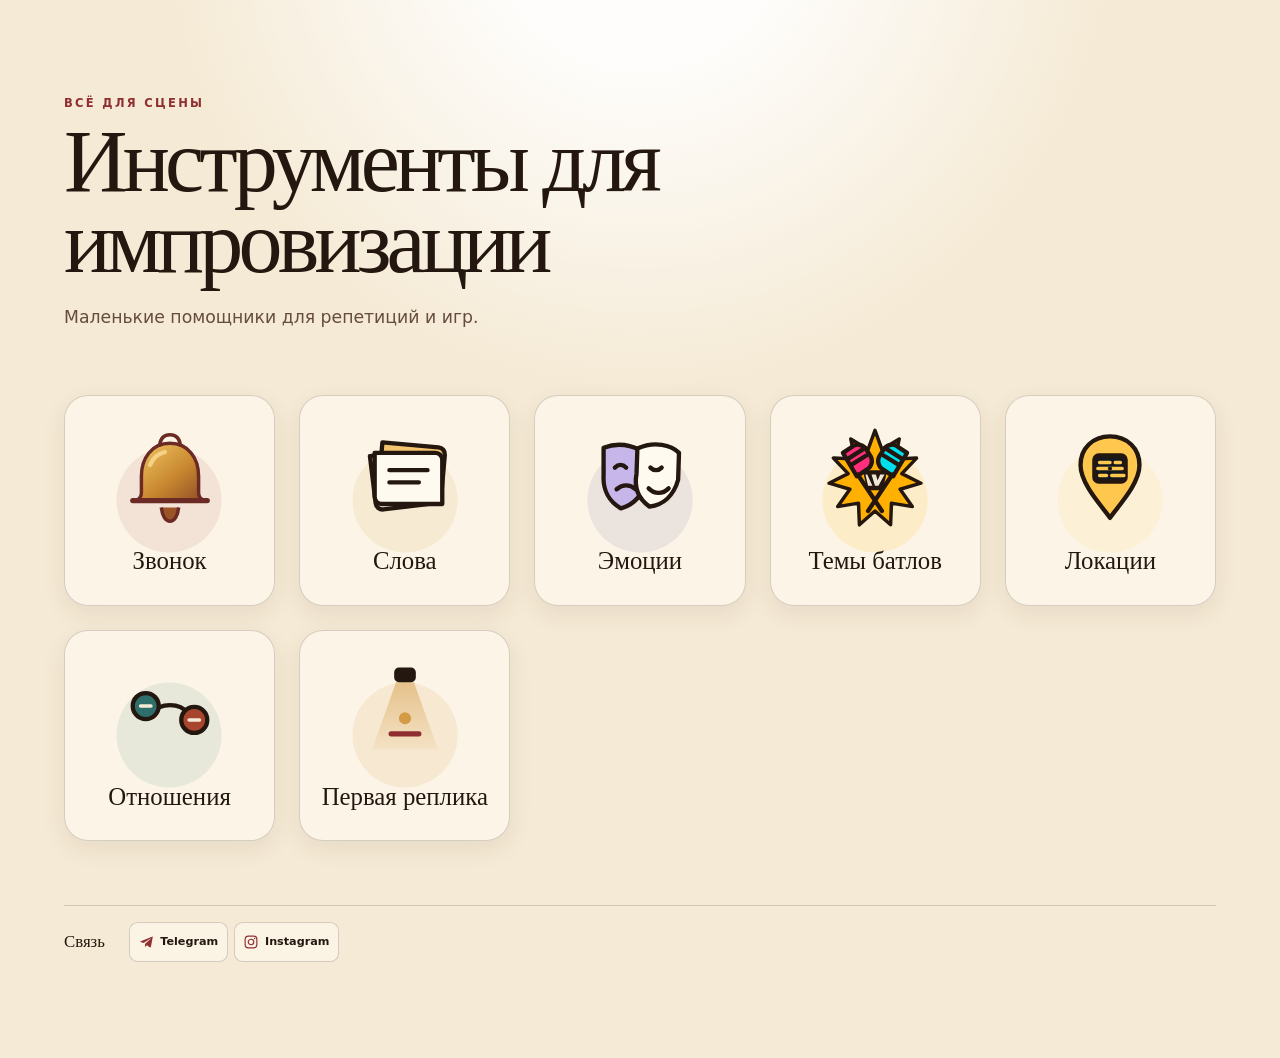
==== index.html @ 26165528 "Added contacts" ====
<!doctype html>
<html lang="ru">
  <head>
    <meta charset="UTF-8" />
    <meta name="viewport" content="width=device-width, initial-scale=1.0" />
    <meta
      name="description"
      content="Небольшие инструменты для импровизации: выбирайте и начинайте играть."
    />
    <title>Инструменты для импровизации</title>
    <link rel="stylesheet" href="./shared/styles.css" />
  </head>
  <body class="catalog-page">
    <main class="catalog-shell">
      <header class="catalog-header">
        <p class="catalog-kicker">Всё для сцены</p>
        <h1 class="catalog-title">Инструменты для импровизации</h1>
        <p class="catalog-intro">
          Маленькие помощники для репетиций и игр.
        </p>
      </header>

      <ul class="tool-grid" aria-label="Доступные инструменты">
        <li>
          <a class="tool-card" href="./tools/bell/index.html">
            <span class="tool-card__content">
              <img
                class="tool-card__icon"
                src="./shared/assets/bell.svg"
                alt=""
                width="120"
                height="120"
              />
              <span class="tool-card__name">Звонок</span>
            </span>
          </a>
        </li>
        <li>
          <a
            class="tool-card"
            href="./tools/word/index.html"
            style="--card-accent: #b47716; --card-accent-soft: rgba(212, 155, 71, 0.22)"
          >
            <span class="tool-card__content">
              <img
                class="tool-card__icon"
                src="./shared/assets/word.svg"
                alt=""
                width="120"
                height="120"
              />
              <span class="tool-card__name">Слова</span>
            </span>
          </a>
        </li>
        <li>
          <a
            class="tool-card"
            href="./tools/emotion/index.html"
            style="--card-accent: #574483; --card-accent-soft: rgba(87, 68, 131, 0.18)"
          >
            <span class="tool-card__content">
              <img
                class="tool-card__icon"
                src="./shared/assets/emotion.svg"
                alt=""
                width="120"
                height="120"
              />
              <span class="tool-card__name">Эмоции</span>
            </span>
          </a>
        </li>
        <li>
          <a
            class="tool-card"
            href="./tools/rap-battle/index.html"
            style="--card-accent: #d51e62; --card-accent-soft: rgba(255, 176, 0, 0.24)"
          >
            <span class="tool-card__content">
              <img
                class="tool-card__icon"
                src="./shared/assets/rap-battle.svg"
                alt=""
                width="120"
                height="120"
              />
              <span class="tool-card__name">Темы батлов</span>
            </span>
          </a>
        </li>
        <li>
          <a
            class="tool-card"
            href="./tools/locations/index.html"
            style="--card-accent: #ffc74d; --card-accent-soft: rgba(255, 199, 77, 0.2)"
          >
            <span class="tool-card__content">
              <img
                class="tool-card__icon"
                src="./shared/assets/locations.svg"
                alt=""
                width="120"
                height="120"
              />
              <span class="tool-card__name">Локации</span>
            </span>
          </a>
        </li>
        <li>
          <a
            class="tool-card"
            href="./tools/relationship/index.html"
            style="--card-accent: #2f6f6b; --card-accent-soft: rgba(47, 111, 107, 0.18)"
          >
            <span class="tool-card__content">
              <img
                class="tool-card__icon"
                src="./shared/assets/relationship.svg"
                alt=""
                width="120"
                height="120"
              />
              <span class="tool-card__name">Отношения</span>
            </span>
          </a>
        </li>
        <li>
          <a
            class="tool-card"
            href="./tools/first-line/index.html"
            style="--card-accent: #c98a1f; --card-accent-soft: rgba(212, 155, 71, 0.26)"
          >
            <span class="tool-card__content">
              <img
                class="tool-card__icon"
                src="./shared/assets/first-line.svg"
                alt=""
                width="120"
                height="120"
              />
              <span class="tool-card__name">Первая реплика</span>
            </span>
          </a>
        </li>
      </ul>

      <footer class="catalog-footer">
        <div class="catalog-footer__content">
          <p class="catalog-footer__title">Связь</p>

          <nav class="contact-actions" aria-label="Социальные сети автора">
            <a
              class="contact-action"
              href="https://t.me/Vlad_Smhn"
              target="_blank"
              rel="noopener noreferrer"
            >
              <svg
                class="contact-icon contact-icon--telegram"
                viewBox="0 0 24 24"
                aria-hidden="true"
              >
                <path d="M20.7 4.1 17.9 19c-.2 1.1-.8 1.4-1.7.9l-4.3-3.2-2.1 2c-.2.2-.4.4-.9.4l.3-4.4 8.1-7.3c.4-.3-.1-.5-.5-.2l-10 6.3-4.3-1.4c-.9-.3-.9-.9.2-1.3L19.5 4c.8-.3 1.5.2 1.2 1.1Z" />
              </svg>
              <span>Telegram</span>
            </a>

            <a
              class="contact-action"
              href="https://www.instagram.com/vlad_smhn/"
              target="_blank"
              rel="noopener noreferrer"
            >
              <svg
                class="contact-icon contact-icon--instagram"
                viewBox="0 0 24 24"
                aria-hidden="true"
              >
                <rect x="3.2" y="3.2" width="17.6" height="17.6" rx="5" />
                <circle cx="12" cy="12" r="4.1" />
                <circle class="contact-icon__dot" cx="17.4" cy="6.8" r="1" />
              </svg>
              <span>Instagram</span>
            </a>
          </nav>
        </div>
      </footer>
    </main>
  </body>
</html>
---- shared/styles.css ----
:root {
  --catalog-ink: #24170f;
  --catalog-paper: #f5ead5;
  --catalog-red: #8f2f32;
  --catalog-gold: #d49b47;
}

.catalog-page,
.catalog-page * {
  box-sizing: border-box;
}

.catalog-page {
  min-height: 100vh;
  margin: 0;
  background:
    radial-gradient(circle at 50% -8%, rgba(255, 255, 255, 0.92) 0 9rem, transparent 30rem),
    var(--catalog-paper);
  color: var(--catalog-ink);
  font-family: Georgia, "Times New Roman", serif;
}

.catalog-shell {
  width: min(100% - 2rem, 72rem);
  margin-inline: auto;
  padding: clamp(2.5rem, 8vw, 6rem) 0;
}

.catalog-header {
  max-width: 39rem;
  margin-bottom: clamp(2rem, 6vw, 4rem);
}

.catalog-kicker {
  margin: 0 0 0.75rem;
  color: var(--catalog-red);
  font-family: system-ui, sans-serif;
  font-size: 0.72rem;
  font-weight: 700;
  letter-spacing: 0.2em;
  text-transform: uppercase;
}

.catalog-title {
  margin: 0;
  font-size: clamp(2.25rem, 8vw, 5.5rem);
  font-weight: 400;
  letter-spacing: -0.055em;
  line-height: 0.92;
}

.catalog-intro {
  max-width: 32rem;
  margin: 1.25rem 0 0;
  color: #654c3c;
  font-family: system-ui, sans-serif;
  font-size: clamp(0.95rem, 2vw, 1.08rem);
  line-height: 1.55;
}

.tool-grid {
  display: grid;
  grid-template-columns: repeat(2, minmax(0, 1fr));
  gap: clamp(0.75rem, 3vw, 1.5rem);
  margin: 0;
  padding: 0;
  list-style: none;
}

.tool-card {
  --card-accent: var(--catalog-red);
  --card-accent-soft: rgba(143, 47, 50, 0.16);
  position: relative;
  display: grid;
  aspect-ratio: 1;
  overflow: hidden;
  place-items: center;
  border: 1px solid rgba(36, 23, 15, 0.18);
  border-radius: clamp(1rem, 3vw, 1.5rem);
  background: rgba(255, 250, 239, 0.72);
  box-shadow: 0 0.5rem 1.5rem rgba(70, 39, 22, 0.08);
  color: var(--catalog-ink);
  text-decoration: none;
  transform: translateY(0) rotate(0);
  transition:
    transform 220ms cubic-bezier(0.2, 0.8, 0.2, 1),
    box-shadow 220ms ease,
    border-color 220ms ease;
  isolation: isolate;
}

.tool-card::before {
  position: absolute;
  width: 70%;
  aspect-ratio: 1;
  border-radius: 50%;
  background: var(--card-accent-soft);
  content: "";
  opacity: 0.55;
  transform: scale(0.72);
  transition: opacity 220ms ease, transform 280ms cubic-bezier(0.2, 0.8, 0.2, 1);
  z-index: -1;
}

.tool-card__content {
  display: grid;
  gap: clamp(0.65rem, 2vw, 1.1rem);
  justify-items: center;
  padding: 1rem;
}

.tool-card__icon {
  width: clamp(3rem, 14vw, 6.5rem);
  height: auto;
  transform-origin: 50% 16%;
  transition: transform 220ms ease;
}

.tool-card__name {
  font-size: clamp(1.05rem, 4vw, 1.55rem);
  line-height: 1.1;
  text-align: center;
}

.tool-card:focus-visible {
  outline: 0.22rem solid var(--catalog-ink);
  outline-offset: 0.25rem;
}

.tool-card:focus-visible,
.tool-card:active {
  border-color: var(--card-accent);
  box-shadow: 0 0.9rem 2rem rgba(70, 39, 22, 0.16);
  transform: translateY(-0.25rem) rotate(-0.8deg);
}

.tool-card:focus-visible::before,
.tool-card:active::before {
  opacity: 1;
  transform: scale(1.12);
}

.tool-card:focus-visible .tool-card__icon,
.tool-card:active .tool-card__icon {
  transform: rotate(-9deg) scale(1.08);
}

.catalog-footer {
  width: 100%;
  margin-top: clamp(2.25rem, 6vw, 4rem);
  padding-top: 1rem;
  border-top: 1px solid rgba(36, 23, 15, 0.16);
}

.catalog-footer__content {
  display: flex;
  gap: 1.5rem;
  align-items: center;
  justify-content: flex-start;
  width: min(100%, 26rem);
}

.catalog-footer__title {
  flex: 0 0 auto;
  margin: 0;
  color: var(--catalog-ink);
  font-size: 1.05rem;
  font-weight: 400;
  line-height: 1;
}

.contact-actions {
  display: flex;
  min-width: 0;
  gap: 0.35rem;
  align-items: center;
  justify-content: flex-end;
}

.contact-action {
  display: inline-flex;
  gap: 0.35rem;
  align-items: center;
  justify-content: center;
  min-height: 2.5rem;
  padding: 0.45rem 0.55rem;
  border: 1px solid rgba(36, 23, 15, 0.18);
  border-radius: 0.55rem;
  background: rgba(255, 250, 239, 0.58);
  color: var(--catalog-ink);
  font: 600 0.7rem/1 system-ui, sans-serif;
  text-decoration: none;
  touch-action: manipulation;
  transition:
    color 160ms ease,
    background 160ms ease,
    border-color 180ms ease,
    transform 160ms ease;
}

.contact-icon {
  width: 1rem;
  height: 1rem;
  flex: 0 0 auto;
  color: var(--catalog-red);
}

.contact-icon--telegram {
  fill: currentColor;
}

.contact-icon--instagram {
  fill: none;
  stroke: currentColor;
  stroke-width: 1.75;
}

.contact-icon--instagram .contact-icon__dot {
  fill: currentColor;
  stroke: none;
}

.contact-action:focus-visible {
  outline: 0.16rem solid var(--catalog-ink);
  outline-offset: 0.18rem;
}

.contact-action:active {
  transform: scale(0.96);
}

@media (hover: hover) {
  .tool-card:hover {
    border-color: var(--card-accent);
    box-shadow: 0 0.9rem 2rem rgba(70, 39, 22, 0.16);
    transform: translateY(-0.35rem) rotate(-0.8deg);
  }

  .tool-card:hover::before {
    opacity: 1;
    transform: scale(1.12);
  }

  .tool-card:hover .tool-card__icon {
    transform: rotate(-9deg) scale(1.08);
  }

  .contact-action:hover {
    color: var(--catalog-red);
    background-color: rgba(255, 250, 239, 0.9);
    transform: translateY(-0.08rem);
  }
}

@media (prefers-reduced-motion: reduce) {
  .contact-action {
    transition: none;
  }
}

@media (min-width: 40rem) {
  .catalog-header {
    max-width: 62rem;
  }

  .tool-grid {
    grid-template-columns: repeat(auto-fill, minmax(12rem, 1fr));
  }
}

.tool-navigation {
  --tool-nav-foreground: #2b2119;
  --tool-nav-background: rgba(255, 250, 239, 0.86);
  --tool-nav-border: rgba(43, 33, 25, 0.2);
  --tool-nav-focus: #8f2f32;
  position: fixed;
  top: max(1rem, env(safe-area-inset-top));
  left: max(1rem, env(safe-area-inset-left));
  z-index: 300;
  display: inline-flex;
  align-items: center;
  gap: 0.55rem;
  min-height: 2.75rem;
  padding: 0.65rem 0.9rem;
  border: 1px solid var(--tool-nav-border);
  border-radius: 999px;
  background: var(--tool-nav-background);
  box-shadow: 0 0.5rem 1.5rem rgba(0, 0, 0, 0.16);
  color: var(--tool-nav-foreground);
  font: 600 0.82rem/1 system-ui, sans-serif;
  letter-spacing: 0.01em;
  text-decoration: none;
  backdrop-filter: blur(0.65rem);
  transition: transform 160ms ease, border-color 160ms ease, background 160ms ease;
}

.tool-navigation::before {
  content: "←";
  font-size: 1.15em;
  transition: transform 160ms ease;
}

.tool-navigation:hover,
.tool-navigation:focus-visible {
  border-color: var(--tool-nav-focus);
  transform: translateX(-0.15rem);
}

.tool-navigation:hover::before,
.tool-navigation:focus-visible::before {
  transform: translateX(-0.15rem);
}

.tool-navigation:focus-visible {
  outline: 0.18rem solid var(--tool-nav-focus);
  outline-offset: 0.18rem;
}

.tool-navigation:active {
  transform: translateX(-0.1rem) scale(0.97);
}
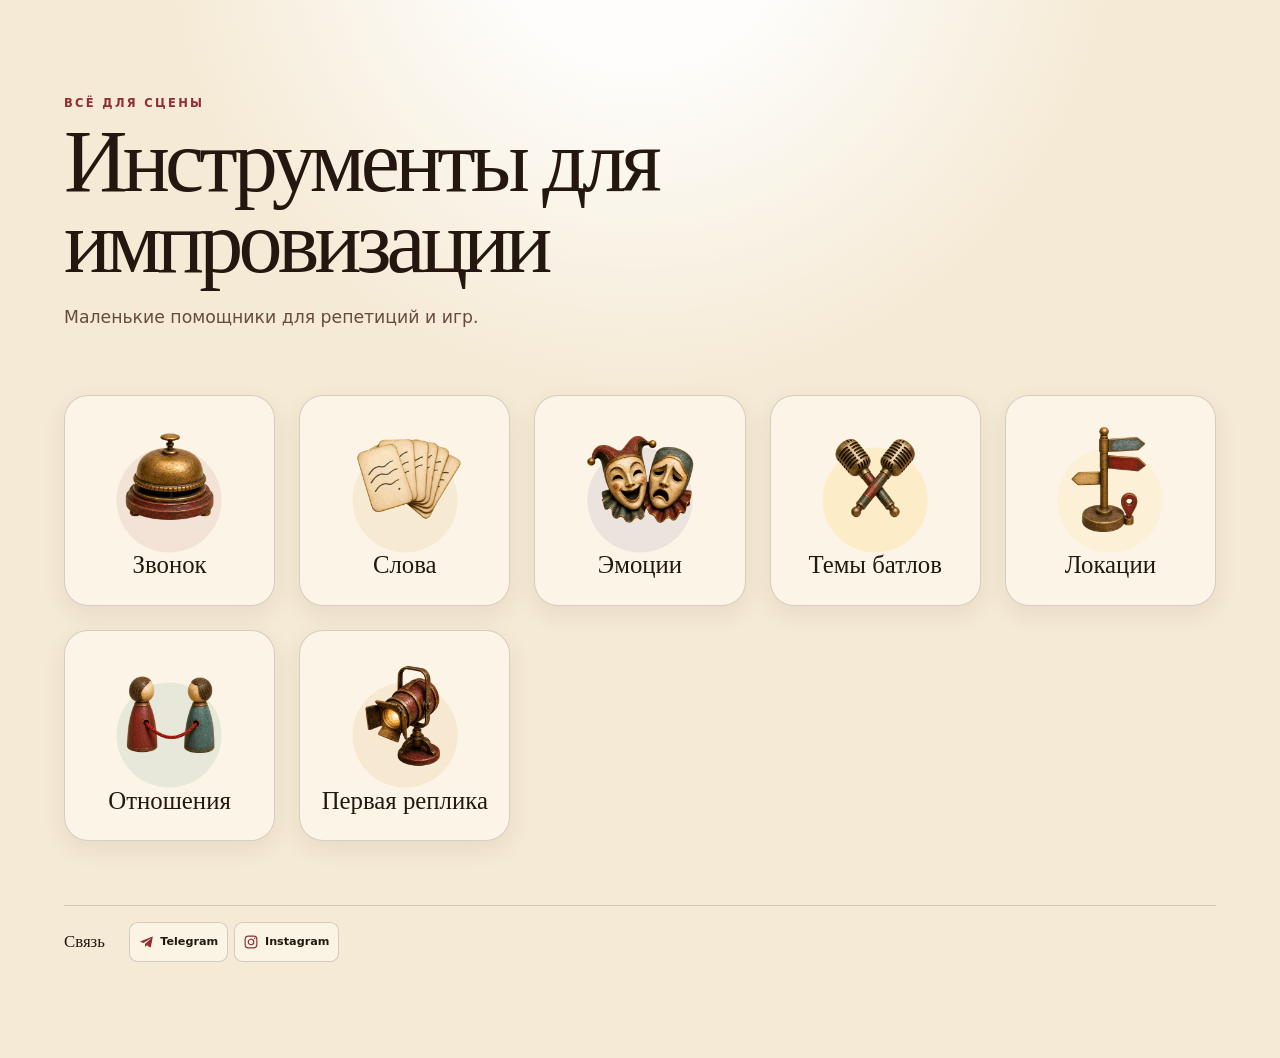
==== commit 740651f1: "Created artistic icons" ====
--- a/index.html
+++ b/index.html
@@ -26,7 +26,7 @@
             <span class="tool-card__content">
               <img
                 class="tool-card__icon"
-                src="./shared/assets/bell.svg"
+                src="./shared/assets/catalog-generated/bell.webp"
                 alt=""
                 width="120"
                 height="120"
@@ -44,7 +44,7 @@
             <span class="tool-card__content">
               <img
                 class="tool-card__icon"
-                src="./shared/assets/word.svg"
+                src="./shared/assets/catalog-generated/word.webp"
                 alt=""
                 width="120"
                 height="120"
@@ -62,7 +62,7 @@
             <span class="tool-card__content">
               <img
                 class="tool-card__icon"
-                src="./shared/assets/emotion.svg"
+                src="./shared/assets/catalog-generated/emotion.webp"
                 alt=""
                 width="120"
                 height="120"
@@ -80,7 +80,7 @@
             <span class="tool-card__content">
               <img
                 class="tool-card__icon"
-                src="./shared/assets/rap-battle.svg"
+                src="./shared/assets/catalog-generated/rap-battle.webp"
                 alt=""
                 width="120"
                 height="120"
@@ -98,7 +98,7 @@
             <span class="tool-card__content">
               <img
                 class="tool-card__icon"
-                src="./shared/assets/locations.svg"
+                src="./shared/assets/catalog-generated/locations.webp"
                 alt=""
                 width="120"
                 height="120"
@@ -116,7 +116,7 @@
             <span class="tool-card__content">
               <img
                 class="tool-card__icon"
-                src="./shared/assets/relationship.svg"
+                src="./shared/assets/catalog-generated/relationship.webp"
                 alt=""
                 width="120"
                 height="120"
@@ -134,7 +134,7 @@
             <span class="tool-card__content">
               <img
                 class="tool-card__icon"
-                src="./shared/assets/first-line.svg"
+                src="./shared/assets/catalog-generated/first-line.webp"
                 alt=""
                 width="120"
                 height="120"
--- a/shared/styles.css
+++ b/shared/styles.css
@@ -104,14 +104,15 @@
 
 .tool-card__content {
   display: grid;
-  gap: clamp(0.65rem, 2vw, 1.1rem);
+  gap: clamp(0.55rem, 1.5vw, 0.85rem);
   justify-items: center;
-  padding: 1rem;
+  padding: 0.75rem;
 }
 
 .tool-card__icon {
-  width: clamp(3rem, 14vw, 6.5rem);
+  width: clamp(5rem, 24vw, 7.25rem);
   height: auto;
+  object-fit: contain;
   transform-origin: 50% 16%;
   transition: transform 220ms ease;
 }
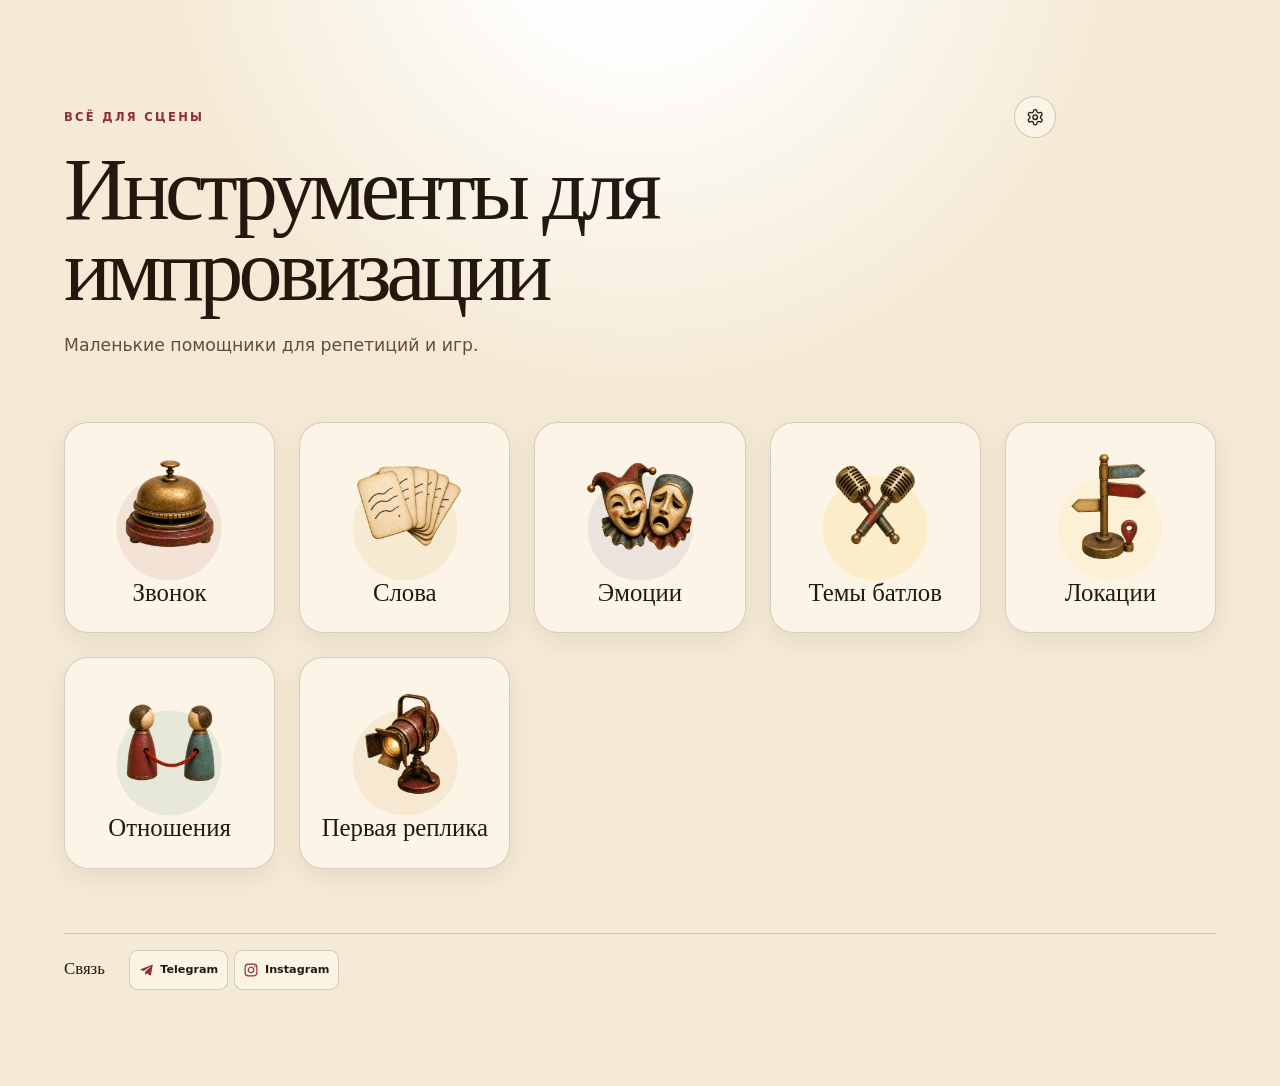
==== commit 419bfb1f: "Added icon settings" ====
--- a/index.html
+++ b/index.html
@@ -9,11 +9,27 @@
     />
     <title>Инструменты для импровизации</title>
     <link rel="stylesheet" href="./shared/styles.css" />
+    <script src="./shared/catalog.js" defer></script>
   </head>
   <body class="catalog-page">
     <main class="catalog-shell">
       <header class="catalog-header">
-        <p class="catalog-kicker">Всё для сцены</p>
+        <div class="catalog-toolbar">
+          <p class="catalog-kicker">Всё для сцены</p>
+          <button
+            class="catalog-settings-trigger"
+            type="button"
+            aria-label="Настройки"
+            aria-haspopup="dialog"
+            aria-controls="catalog-settings"
+            data-settings-open
+          >
+            <svg viewBox="0 0 24 24" aria-hidden="true">
+              <path d="M12.22 2h-.44a2 2 0 0 0-2 2v.18a2 2 0 0 1-1 1.73l-.43.25a2 2 0 0 1-2 0l-.15-.08a2 2 0 0 0-2.73.73l-.22.38a2 2 0 0 0 .73 2.73l.15.09a2 2 0 0 1 1 1.74v.5a2 2 0 0 1-1 1.74l-.15.09a2 2 0 0 0-.73 2.73l.22.38a2 2 0 0 0 2.73.73l.15-.08a2 2 0 0 1 2 0l.43.25a2 2 0 0 1 1 1.73V20a2 2 0 0 0 2 2h.44a2 2 0 0 0 2-2v-.18a2 2 0 0 1 1-1.73l.43-.25a2 2 0 0 1 2 0l.15.08a2 2 0 0 0 2.73-.73l.22-.38a2 2 0 0 0-.73-2.73l-.15-.09a2 2 0 0 1-1-1.74v-.5a2 2 0 0 1 1-1.74l.15-.09a2 2 0 0 0 .73-2.73l-.22-.38a2 2 0 0 0-2.73-.73l-.15.08a2 2 0 0 1-2 0l-.43-.25a2 2 0 0 1-1-1.73V4a2 2 0 0 0-2-2Z" />
+              <circle cx="12" cy="12" r="3" />
+            </svg>
+          </button>
+        </div>
         <h1 class="catalog-title">Инструменты для импровизации</h1>
         <p class="catalog-intro">
           Маленькие помощники для репетиций и игр.
@@ -27,6 +43,8 @@
               <img
                 class="tool-card__icon"
                 src="./shared/assets/catalog-generated/bell.webp"
+                data-icon-classic="./shared/assets/bell.svg"
+                data-icon-theatrical="./shared/assets/catalog-generated/bell.webp"
                 alt=""
                 width="120"
                 height="120"
@@ -45,6 +63,8 @@
               <img
                 class="tool-card__icon"
                 src="./shared/assets/catalog-generated/word.webp"
+                data-icon-classic="./shared/assets/word.svg"
+                data-icon-theatrical="./shared/assets/catalog-generated/word.webp"
                 alt=""
                 width="120"
                 height="120"
@@ -63,6 +83,8 @@
               <img
                 class="tool-card__icon"
                 src="./shared/assets/catalog-generated/emotion.webp"
+                data-icon-classic="./shared/assets/emotion.svg"
+                data-icon-theatrical="./shared/assets/catalog-generated/emotion.webp"
                 alt=""
                 width="120"
                 height="120"
@@ -81,6 +103,8 @@
               <img
                 class="tool-card__icon"
                 src="./shared/assets/catalog-generated/rap-battle.webp"
+                data-icon-classic="./shared/assets/rap-battle.svg"
+                data-icon-theatrical="./shared/assets/catalog-generated/rap-battle.webp"
                 alt=""
                 width="120"
                 height="120"
@@ -99,6 +123,8 @@
               <img
                 class="tool-card__icon"
                 src="./shared/assets/catalog-generated/locations.webp"
+                data-icon-classic="./shared/assets/locations.svg"
+                data-icon-theatrical="./shared/assets/catalog-generated/locations.webp"
                 alt=""
                 width="120"
                 height="120"
@@ -117,6 +143,8 @@
               <img
                 class="tool-card__icon"
                 src="./shared/assets/catalog-generated/relationship.webp"
+                data-icon-classic="./shared/assets/relationship.svg"
+                data-icon-theatrical="./shared/assets/catalog-generated/relationship.webp"
                 alt=""
                 width="120"
                 height="120"
@@ -135,6 +163,8 @@
               <img
                 class="tool-card__icon"
                 src="./shared/assets/catalog-generated/first-line.webp"
+                data-icon-classic="./shared/assets/first-line.svg"
+                data-icon-theatrical="./shared/assets/catalog-generated/first-line.webp"
                 alt=""
                 width="120"
                 height="120"
@@ -187,5 +217,69 @@
         </div>
       </footer>
     </main>
+
+    <dialog
+      class="catalog-settings"
+      id="catalog-settings"
+      aria-labelledby="catalog-settings-title"
+    >
+      <div class="catalog-settings__sheet">
+        <header class="catalog-settings__header">
+          <div>
+            <p class="catalog-settings__kicker">Вид каталога</p>
+            <h2 id="catalog-settings-title">Какие иконки показать?</h2>
+          </div>
+          <button
+            class="catalog-settings__close"
+            type="button"
+            aria-label="Закрыть настройки"
+            data-settings-close
+          >
+            <span aria-hidden="true">×</span>
+          </button>
+        </header>
+
+        <p class="catalog-settings__intro">
+          Выберите настроение каталога. Инструменты и их порядок не изменятся.
+        </p>
+
+        <fieldset class="icon-theme-options">
+          <legend class="visually-hidden">Набор иконок</legend>
+
+          <label class="icon-theme-option">
+            <input type="radio" name="icon-theme" value="classic" />
+            <span class="icon-theme-option__preview" aria-hidden="true">
+              <img src="./shared/assets/bell.svg" alt="" width="88" height="88" />
+            </span>
+            <span class="icon-theme-option__copy">
+              <span class="icon-theme-option__name">Классические</span>
+              <span class="icon-theme-option__description">Лаконичные и графичные</span>
+            </span>
+            <span class="icon-theme-option__mark" aria-hidden="true"></span>
+          </label>
+
+          <label class="icon-theme-option">
+            <input type="radio" name="icon-theme" value="theatrical" />
+            <span class="icon-theme-option__preview" aria-hidden="true">
+              <img
+                src="./shared/assets/catalog-generated/bell.webp"
+                alt=""
+                width="88"
+                height="88"
+              />
+            </span>
+            <span class="icon-theme-option__copy">
+              <span class="icon-theme-option__name">Театральные</span>
+              <span class="icon-theme-option__description">Тёплые и предметные</span>
+            </span>
+            <span class="icon-theme-option__mark" aria-hidden="true"></span>
+          </label>
+        </fieldset>
+
+        <p class="catalog-settings__status" aria-live="polite" data-settings-status>
+          Выбор сохранится на этом устройстве.
+        </p>
+      </div>
+    </dialog>
   </body>
 </html>
--- a/shared/styles.css
+++ b/shared/styles.css
@@ -31,14 +31,62 @@
   margin-bottom: clamp(2rem, 6vw, 4rem);
 }
 
+.catalog-toolbar {
+  display: flex;
+  gap: 1rem;
+  align-items: center;
+  justify-content: space-between;
+  margin-bottom: 0.75rem;
+}
+
 .catalog-kicker {
-  margin: 0 0 0.75rem;
+  margin: 0;
   color: var(--catalog-red);
   font-family: system-ui, sans-serif;
   font-size: 0.72rem;
   font-weight: 700;
   letter-spacing: 0.2em;
   text-transform: uppercase;
+}
+
+.catalog-settings-trigger {
+  display: inline-flex;
+  flex: 0 0 auto;
+  align-items: center;
+  justify-content: center;
+  width: 2.6rem;
+  min-height: 2.6rem;
+  padding: 0;
+  border: 1px solid rgba(36, 23, 15, 0.2);
+  border-radius: 50%;
+  background: rgba(255, 250, 239, 0.58);
+  color: var(--catalog-ink);
+  cursor: pointer;
+  touch-action: manipulation;
+  transition:
+    color 160ms ease,
+    background 160ms ease,
+    border-color 160ms ease,
+    transform 160ms ease;
+}
+
+.catalog-settings-trigger svg {
+  width: 1.15rem;
+  height: 1.15rem;
+  fill: none;
+  stroke: currentColor;
+  stroke-linecap: round;
+  stroke-linejoin: round;
+  stroke-width: 1.7;
+}
+
+.catalog-settings-trigger:focus-visible {
+  outline: 0.18rem solid var(--catalog-ink);
+  outline-offset: 0.2rem;
+}
+
+.catalog-settings-trigger:active {
+  transform: scale(0.96);
 }
 
 .catalog-title {
@@ -115,6 +163,14 @@
   object-fit: contain;
   transform-origin: 50% 16%;
   transition: transform 220ms ease;
+}
+
+html[data-icon-theme="classic"] .tool-card__icon {
+  width: clamp(3rem, 14vw, 6.5rem);
+}
+
+.tool-grid.is-switching .tool-card__icon {
+  animation: icon-theme-swap 260ms cubic-bezier(0.2, 0.8, 0.2, 1);
 }
 
 .tool-card__name {
@@ -230,6 +286,240 @@
   transform: scale(0.96);
 }
 
+.catalog-settings {
+  width: min(calc(100% - 2rem), 32rem);
+  max-height: calc(100vh - 2rem);
+  max-height: calc(100dvh - 2rem);
+  padding: 0;
+  border: 0;
+  background: transparent;
+  color: var(--catalog-ink);
+  overflow: visible;
+}
+
+.catalog-settings::backdrop {
+  background: rgba(36, 23, 15, 0.42);
+  backdrop-filter: blur(0.18rem);
+}
+
+.catalog-settings__sheet {
+  max-height: calc(100vh - 2rem);
+  max-height: calc(100dvh - 2rem);
+  padding: clamp(1.1rem, 4vw, 1.6rem);
+  border: 1px solid rgba(36, 23, 15, 0.24);
+  border-radius: 1.35rem;
+  background:
+    linear-gradient(rgba(255, 250, 239, 0.97), rgba(255, 250, 239, 0.97)),
+    var(--catalog-paper);
+  box-shadow: 0 1.5rem 4rem rgba(36, 23, 15, 0.26);
+  overflow: auto;
+}
+
+.catalog-settings[open] .catalog-settings__sheet {
+  animation: settings-sheet-enter 220ms cubic-bezier(0.2, 0.8, 0.2, 1);
+}
+
+.catalog-settings__header {
+  display: flex;
+  gap: 1rem;
+  align-items: flex-start;
+  justify-content: space-between;
+}
+
+.catalog-settings__kicker {
+  margin: 0 0 0.4rem;
+  color: var(--catalog-red);
+  font: 700 0.67rem/1 system-ui, sans-serif;
+  letter-spacing: 0.18em;
+  text-transform: uppercase;
+}
+
+.catalog-settings h2 {
+  max-width: 19rem;
+  margin: 0;
+  font-size: clamp(1.7rem, 7vw, 2.35rem);
+  font-weight: 400;
+  letter-spacing: -0.035em;
+  line-height: 0.98;
+}
+
+.catalog-settings__close {
+  display: grid;
+  width: 2.55rem;
+  height: 2.55rem;
+  flex: 0 0 auto;
+  padding: 0;
+  place-items: center;
+  border: 1px solid rgba(36, 23, 15, 0.2);
+  border-radius: 50%;
+  background: transparent;
+  color: var(--catalog-ink);
+  font: 300 1.7rem/1 system-ui, sans-serif;
+  cursor: pointer;
+  touch-action: manipulation;
+  transition: background 160ms ease, transform 160ms ease;
+}
+
+.catalog-settings__close:focus-visible {
+  outline: 0.18rem solid var(--catalog-red);
+  outline-offset: 0.16rem;
+}
+
+.catalog-settings__close:active {
+  transform: scale(0.93);
+}
+
+.catalog-settings__intro {
+  max-width: 26rem;
+  margin: 0.9rem 0 1.15rem;
+  color: #654c3c;
+  font: 0.9rem/1.5 system-ui, sans-serif;
+}
+
+.icon-theme-options {
+  display: grid;
+  gap: 0.7rem;
+  margin: 0;
+  padding: 0;
+  border: 0;
+}
+
+.icon-theme-option {
+  position: relative;
+  display: grid;
+  grid-template-columns: 4.6rem minmax(0, 1fr);
+  gap: 0.85rem;
+  align-items: center;
+  min-height: 6.25rem;
+  padding: 0.7rem 2.25rem 0.7rem 0.7rem;
+  border: 1px solid rgba(36, 23, 15, 0.18);
+  border-radius: 1rem;
+  background: rgba(245, 234, 213, 0.45);
+  cursor: pointer;
+  touch-action: manipulation;
+  transition:
+    border-color 170ms ease,
+    background 170ms ease,
+    transform 170ms ease;
+}
+
+.icon-theme-option:has(input:checked) {
+  border-color: var(--catalog-red);
+  background: rgba(143, 47, 50, 0.08);
+}
+
+.icon-theme-option:has(input:focus-visible) {
+  outline: 0.18rem solid var(--catalog-ink);
+  outline-offset: 0.18rem;
+}
+
+.icon-theme-option input {
+  position: absolute;
+  width: 1px;
+  height: 1px;
+  opacity: 0;
+  pointer-events: none;
+}
+
+.icon-theme-option__preview {
+  display: grid;
+  width: 4.6rem;
+  height: 4.6rem;
+  place-items: center;
+  border-radius: 0.8rem;
+  background: rgba(255, 250, 239, 0.82);
+}
+
+.icon-theme-option__preview img {
+  width: 3.8rem;
+  height: 3.8rem;
+  object-fit: contain;
+}
+
+.icon-theme-option__copy {
+  display: grid;
+  gap: 0.25rem;
+  min-width: 0;
+}
+
+.icon-theme-option__name {
+  font-size: 1.08rem;
+  line-height: 1.05;
+}
+
+.icon-theme-option__description {
+  color: #725747;
+  font: 0.72rem/1.35 system-ui, sans-serif;
+}
+
+.icon-theme-option__mark {
+  position: absolute;
+  top: 0.85rem;
+  right: 0.85rem;
+  width: 1rem;
+  height: 1rem;
+  border: 1px solid rgba(36, 23, 15, 0.35);
+  border-radius: 50%;
+}
+
+.icon-theme-option__mark::after {
+  position: absolute;
+  inset: 0.2rem;
+  border-radius: inherit;
+  background: var(--catalog-red);
+  content: "";
+  opacity: 0;
+  transform: scale(0.5);
+  transition: opacity 150ms ease, transform 150ms ease;
+}
+
+.icon-theme-option input:checked ~ .icon-theme-option__mark::after {
+  opacity: 1;
+  transform: scale(1);
+}
+
+.catalog-settings__status {
+  margin: 1rem 0 0;
+  color: #725747;
+  font: 0.72rem/1.4 system-ui, sans-serif;
+}
+
+.visually-hidden {
+  position: absolute;
+  width: 1px;
+  height: 1px;
+  padding: 0;
+  margin: -1px;
+  overflow: hidden;
+  clip: rect(0, 0, 0, 0);
+  white-space: nowrap;
+  border: 0;
+}
+
+@keyframes icon-theme-swap {
+  from {
+    opacity: 0;
+    transform: rotate(4deg) scale(0.82);
+  }
+
+  to {
+    opacity: 1;
+    transform: rotate(0) scale(1);
+  }
+}
+
+@keyframes settings-sheet-enter {
+  from {
+    opacity: 0;
+    transform: translateY(0.75rem) scale(0.98);
+  }
+
+  to {
+    opacity: 1;
+    transform: translateY(0) scale(1);
+  }
+}
+
 @media (hover: hover) {
   .tool-card:hover {
     border-color: var(--card-accent);
@@ -251,11 +541,50 @@
     background-color: rgba(255, 250, 239, 0.9);
     transform: translateY(-0.08rem);
   }
+
+  .catalog-settings-trigger:hover {
+    border-color: var(--catalog-red);
+    background: rgba(255, 250, 239, 0.9);
+    color: var(--catalog-red);
+    transform: translateY(-0.08rem);
+  }
+
+  .catalog-settings__close:hover {
+    background: rgba(143, 47, 50, 0.08);
+  }
+
+  .icon-theme-option:hover {
+    border-color: rgba(143, 47, 50, 0.6);
+    transform: translateY(-0.08rem);
+  }
 }
 
 @media (prefers-reduced-motion: reduce) {
-  .contact-action {
+  .contact-action,
+  .catalog-settings-trigger,
+  .catalog-settings__close,
+  .icon-theme-option,
+  .icon-theme-option__mark::after {
     transition: none;
+  }
+
+  .catalog-settings[open] .catalog-settings__sheet,
+  .tool-grid.is-switching .tool-card__icon {
+    animation: none;
+  }
+}
+
+@media (min-width: 32rem) {
+  .icon-theme-options {
+    grid-template-columns: repeat(2, minmax(0, 1fr));
+  }
+
+  .icon-theme-option {
+    grid-template-columns: 1fr;
+    align-content: start;
+    justify-items: center;
+    padding: 0.85rem 2rem 1rem;
+    text-align: center;
   }
 }
 
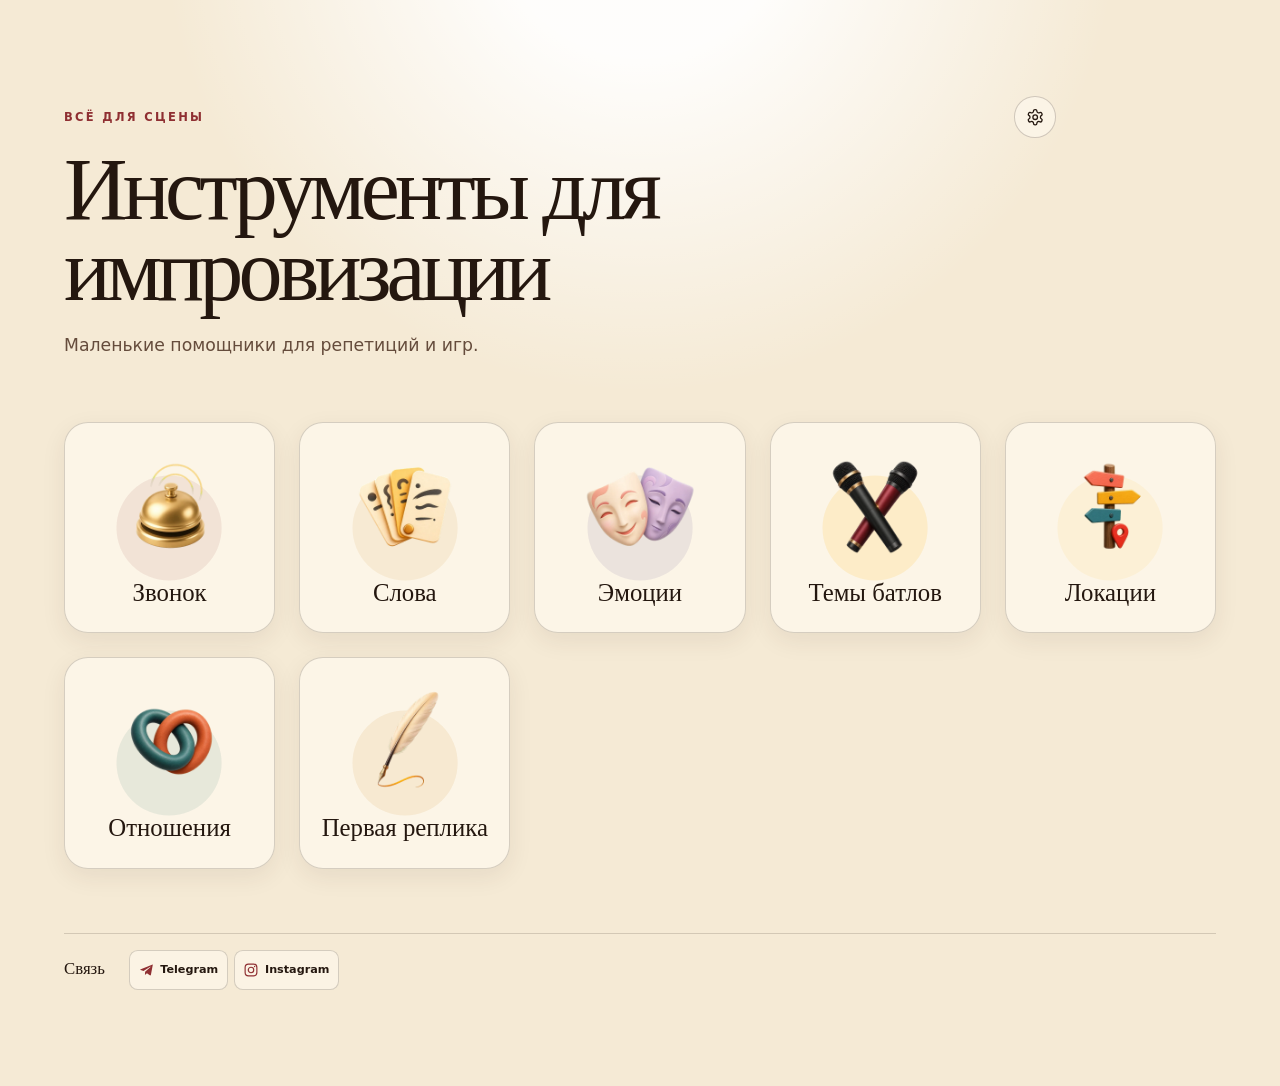
==== commit 13cfdf42: "Added new style icons" ====
--- a/index.html
+++ b/index.html
@@ -42,9 +42,10 @@
             <span class="tool-card__content">
               <img
                 class="tool-card__icon"
-                src="./shared/assets/catalog-generated/bell.webp"
+                src="./shared/assets/catalog-character/bell.webp"
                 data-icon-classic="./shared/assets/bell.svg"
                 data-icon-theatrical="./shared/assets/catalog-generated/bell.webp"
+                data-icon-character="./shared/assets/catalog-character/bell.webp"
                 alt=""
                 width="120"
                 height="120"
@@ -62,9 +63,10 @@
             <span class="tool-card__content">
               <img
                 class="tool-card__icon"
-                src="./shared/assets/catalog-generated/word.webp"
+                src="./shared/assets/catalog-character/word.webp"
                 data-icon-classic="./shared/assets/word.svg"
                 data-icon-theatrical="./shared/assets/catalog-generated/word.webp"
+                data-icon-character="./shared/assets/catalog-character/word.webp"
                 alt=""
                 width="120"
                 height="120"
@@ -82,9 +84,10 @@
             <span class="tool-card__content">
               <img
                 class="tool-card__icon"
-                src="./shared/assets/catalog-generated/emotion.webp"
+                src="./shared/assets/catalog-character/emotion.webp"
                 data-icon-classic="./shared/assets/emotion.svg"
                 data-icon-theatrical="./shared/assets/catalog-generated/emotion.webp"
+                data-icon-character="./shared/assets/catalog-character/emotion.webp"
                 alt=""
                 width="120"
                 height="120"
@@ -102,9 +105,10 @@
             <span class="tool-card__content">
               <img
                 class="tool-card__icon"
-                src="./shared/assets/catalog-generated/rap-battle.webp"
+                src="./shared/assets/catalog-character/rap-battle.webp"
                 data-icon-classic="./shared/assets/rap-battle.svg"
                 data-icon-theatrical="./shared/assets/catalog-generated/rap-battle.webp"
+                data-icon-character="./shared/assets/catalog-character/rap-battle.webp"
                 alt=""
                 width="120"
                 height="120"
@@ -122,9 +126,10 @@
             <span class="tool-card__content">
               <img
                 class="tool-card__icon"
-                src="./shared/assets/catalog-generated/locations.webp"
+                src="./shared/assets/catalog-character/locations.webp"
                 data-icon-classic="./shared/assets/locations.svg"
                 data-icon-theatrical="./shared/assets/catalog-generated/locations.webp"
+                data-icon-character="./shared/assets/catalog-character/locations.webp"
                 alt=""
                 width="120"
                 height="120"
@@ -142,9 +147,10 @@
             <span class="tool-card__content">
               <img
                 class="tool-card__icon"
-                src="./shared/assets/catalog-generated/relationship.webp"
+                src="./shared/assets/catalog-character/relationship.webp"
                 data-icon-classic="./shared/assets/relationship.svg"
                 data-icon-theatrical="./shared/assets/catalog-generated/relationship.webp"
+                data-icon-character="./shared/assets/catalog-character/relationship.webp"
                 alt=""
                 width="120"
                 height="120"
@@ -162,9 +168,10 @@
             <span class="tool-card__content">
               <img
                 class="tool-card__icon"
-                src="./shared/assets/catalog-generated/first-line.webp"
+                src="./shared/assets/catalog-character/first-line.webp"
                 data-icon-classic="./shared/assets/first-line.svg"
                 data-icon-theatrical="./shared/assets/catalog-generated/first-line.webp"
+                data-icon-character="./shared/assets/catalog-character/first-line.webp"
                 alt=""
                 width="120"
                 height="120"
@@ -274,6 +281,23 @@
             </span>
             <span class="icon-theme-option__mark" aria-hidden="true"></span>
           </label>
+
+          <label class="icon-theme-option">
+            <input type="radio" name="icon-theme" value="character" />
+            <span class="icon-theme-option__preview" aria-hidden="true">
+              <img
+                src="./shared/assets/catalog-character/bell.webp"
+                alt=""
+                width="88"
+                height="88"
+              />
+            </span>
+            <span class="icon-theme-option__copy">
+              <span class="icon-theme-option__name">В характере</span>
+              <span class="icon-theme-option__description">Каждая — в стиле своего инструмента</span>
+            </span>
+            <span class="icon-theme-option__mark" aria-hidden="true"></span>
+          </label>
         </fieldset>
 
         <p class="catalog-settings__status" aria-live="polite" data-settings-status>
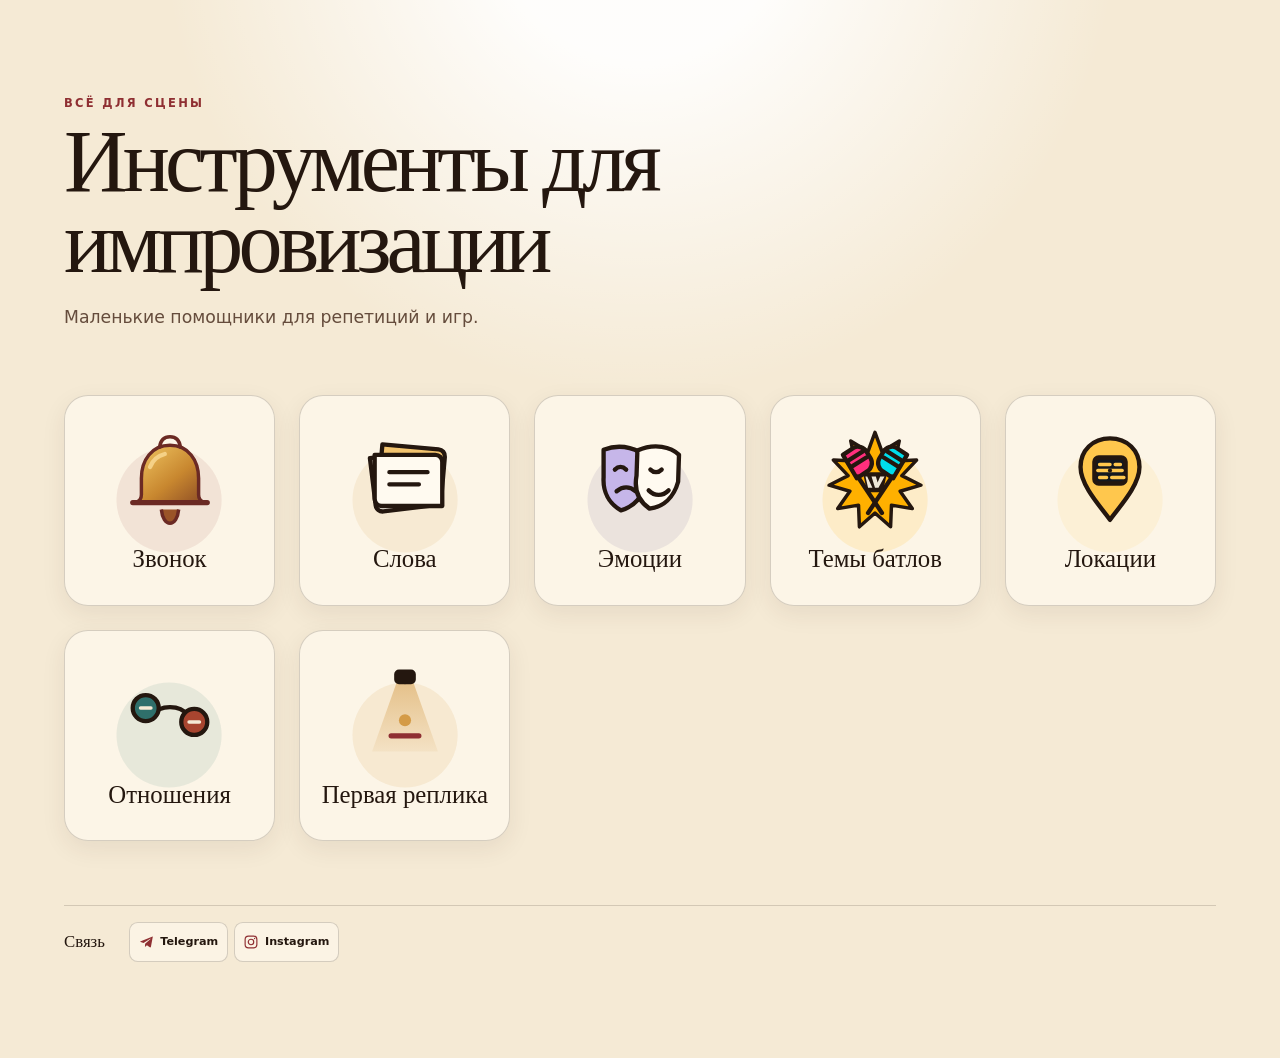
==== commit 1e4b6737: "Hided icon setting" ====
--- a/index.html
+++ b/index.html
@@ -23,6 +23,7 @@
             aria-haspopup="dialog"
             aria-controls="catalog-settings"
             data-settings-open
+            hidden
           >
             <svg viewBox="0 0 24 24" aria-hidden="true">
               <path d="M12.22 2h-.44a2 2 0 0 0-2 2v.18a2 2 0 0 1-1 1.73l-.43.25a2 2 0 0 1-2 0l-.15-.08a2 2 0 0 0-2.73.73l-.22.38a2 2 0 0 0 .73 2.73l.15.09a2 2 0 0 1 1 1.74v.5a2 2 0 0 1-1 1.74l-.15.09a2 2 0 0 0-.73 2.73l.22.38a2 2 0 0 0 2.73.73l.15-.08a2 2 0 0 1 2 0l.43.25a2 2 0 0 1 1 1.73V20a2 2 0 0 0 2 2h.44a2 2 0 0 0 2-2v-.18a2 2 0 0 1 1-1.73l.43-.25a2 2 0 0 1 2 0l.15.08a2 2 0 0 0 2.73-.73l.22-.38a2 2 0 0 0-.73-2.73l-.15-.09a2 2 0 0 1-1-1.74v-.5a2 2 0 0 1 1-1.74l.15-.09a2 2 0 0 0 .73-2.73l-.22-.38a2 2 0 0 0-2.73-.73l-.15.08a2 2 0 0 1-2 0l-.43-.25a2 2 0 0 1-1-1.73V4a2 2 0 0 0-2-2Z" />
@@ -42,7 +43,7 @@
             <span class="tool-card__content">
               <img
                 class="tool-card__icon"
-                src="./shared/assets/catalog-character/bell.webp"
+                src="./shared/assets/bell.svg"
                 data-icon-classic="./shared/assets/bell.svg"
                 data-icon-theatrical="./shared/assets/catalog-generated/bell.webp"
                 data-icon-character="./shared/assets/catalog-character/bell.webp"
@@ -63,7 +64,7 @@
             <span class="tool-card__content">
               <img
                 class="tool-card__icon"
-                src="./shared/assets/catalog-character/word.webp"
+                src="./shared/assets/word.svg"
                 data-icon-classic="./shared/assets/word.svg"
                 data-icon-theatrical="./shared/assets/catalog-generated/word.webp"
                 data-icon-character="./shared/assets/catalog-character/word.webp"
@@ -84,7 +85,7 @@
             <span class="tool-card__content">
               <img
                 class="tool-card__icon"
-                src="./shared/assets/catalog-character/emotion.webp"
+                src="./shared/assets/emotion.svg"
                 data-icon-classic="./shared/assets/emotion.svg"
                 data-icon-theatrical="./shared/assets/catalog-generated/emotion.webp"
                 data-icon-character="./shared/assets/catalog-character/emotion.webp"
@@ -105,7 +106,7 @@
             <span class="tool-card__content">
               <img
                 class="tool-card__icon"
-                src="./shared/assets/catalog-character/rap-battle.webp"
+                src="./shared/assets/rap-battle.svg"
                 data-icon-classic="./shared/assets/rap-battle.svg"
                 data-icon-theatrical="./shared/assets/catalog-generated/rap-battle.webp"
                 data-icon-character="./shared/assets/catalog-character/rap-battle.webp"
@@ -126,7 +127,7 @@
             <span class="tool-card__content">
               <img
                 class="tool-card__icon"
-                src="./shared/assets/catalog-character/locations.webp"
+                src="./shared/assets/locations.svg"
                 data-icon-classic="./shared/assets/locations.svg"
                 data-icon-theatrical="./shared/assets/catalog-generated/locations.webp"
                 data-icon-character="./shared/assets/catalog-character/locations.webp"
@@ -147,7 +148,7 @@
             <span class="tool-card__content">
               <img
                 class="tool-card__icon"
-                src="./shared/assets/catalog-character/relationship.webp"
+                src="./shared/assets/relationship.svg"
                 data-icon-classic="./shared/assets/relationship.svg"
                 data-icon-theatrical="./shared/assets/catalog-generated/relationship.webp"
                 data-icon-character="./shared/assets/catalog-character/relationship.webp"
@@ -168,7 +169,7 @@
             <span class="tool-card__content">
               <img
                 class="tool-card__icon"
-                src="./shared/assets/catalog-character/first-line.webp"
+                src="./shared/assets/first-line.svg"
                 data-icon-classic="./shared/assets/first-line.svg"
                 data-icon-theatrical="./shared/assets/catalog-generated/first-line.webp"
                 data-icon-character="./shared/assets/catalog-character/first-line.webp"
--- a/shared/styles.css
+++ b/shared/styles.css
@@ -68,6 +68,10 @@
     background 160ms ease,
     border-color 160ms ease,
     transform 160ms ease;
+}
+
+.catalog-settings-trigger[hidden] {
+  display: none;
 }
 
 .catalog-settings-trigger svg {
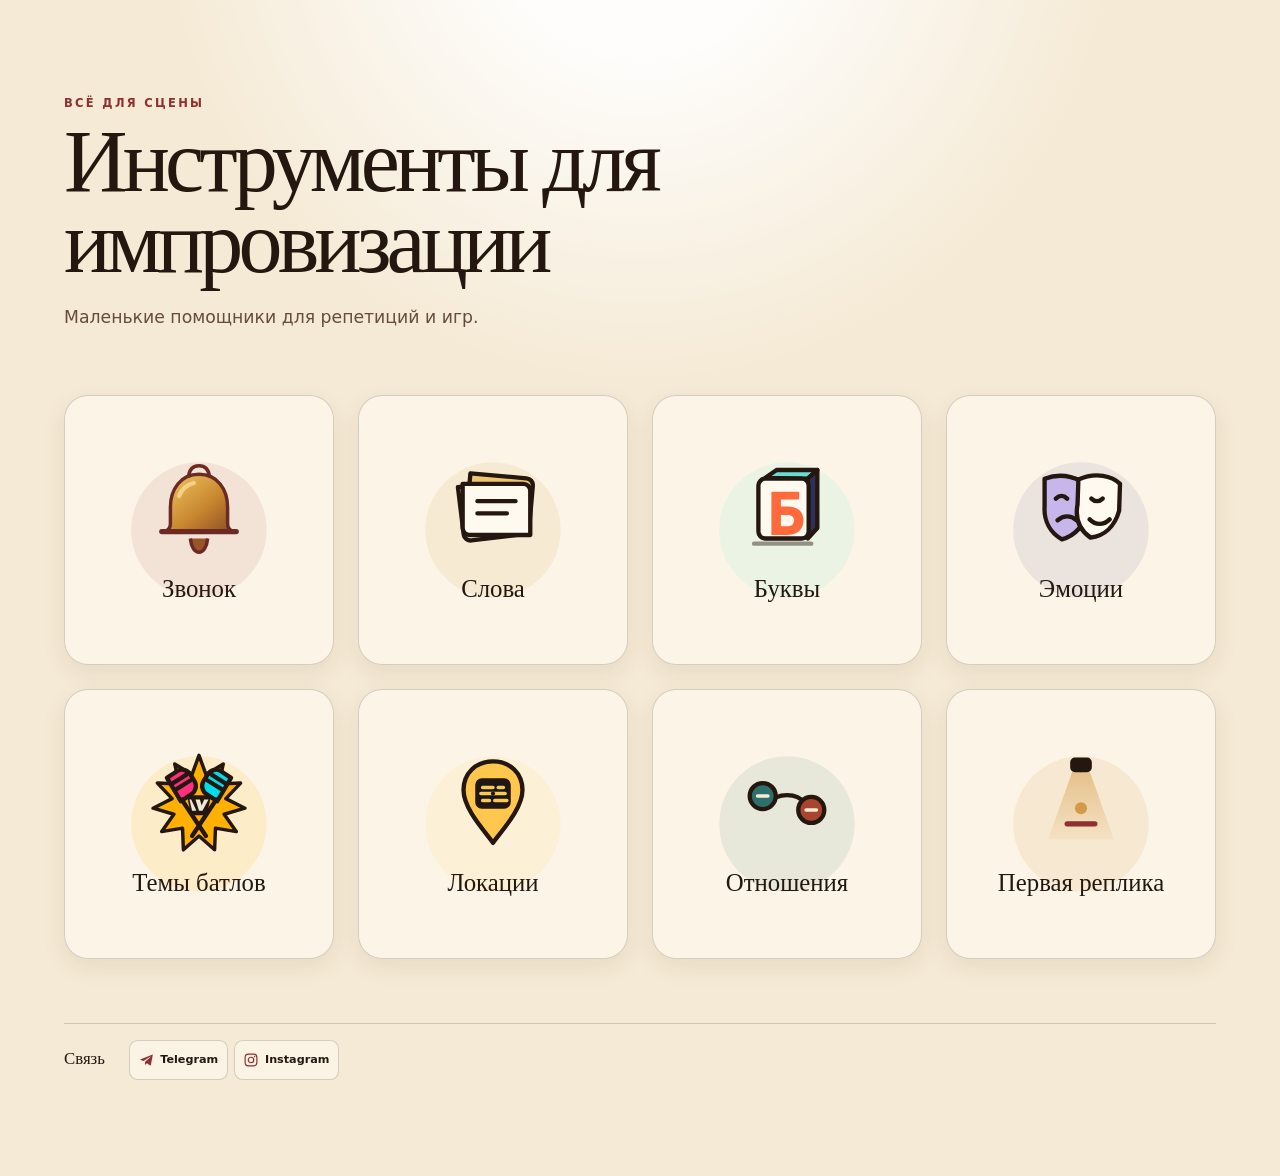
==== commit 46bd2da7: "Base Letter app with bad design" ====
--- a/index.html
+++ b/index.html
@@ -79,6 +79,25 @@
         <li>
           <a
             class="tool-card"
+            href="./tools/letters/index.html"
+            style="--card-accent: #226f78; --card-accent-soft: rgba(104, 221, 210, 0.2)"
+          >
+            <span class="tool-card__content">
+              <img
+                class="tool-card__icon"
+                src="./shared/assets/letters.svg"
+                data-icon-classic="./shared/assets/letters.svg"
+                alt=""
+                width="120"
+                height="120"
+              />
+              <span class="tool-card__name">Буквы</span>
+            </span>
+          </a>
+        </li>
+        <li>
+          <a
+            class="tool-card"
             href="./tools/emotion/index.html"
             style="--card-accent: #574483; --card-accent-soft: rgba(87, 68, 131, 0.18)"
           >
--- a/shared/styles.css
+++ b/shared/styles.css
@@ -599,6 +599,12 @@
 
   .tool-grid {
     grid-template-columns: repeat(auto-fill, minmax(12rem, 1fr));
+  }
+}
+
+@media (min-width: 64rem) {
+  .tool-grid {
+    grid-template-columns: repeat(4, minmax(0, 1fr));
   }
 }
 
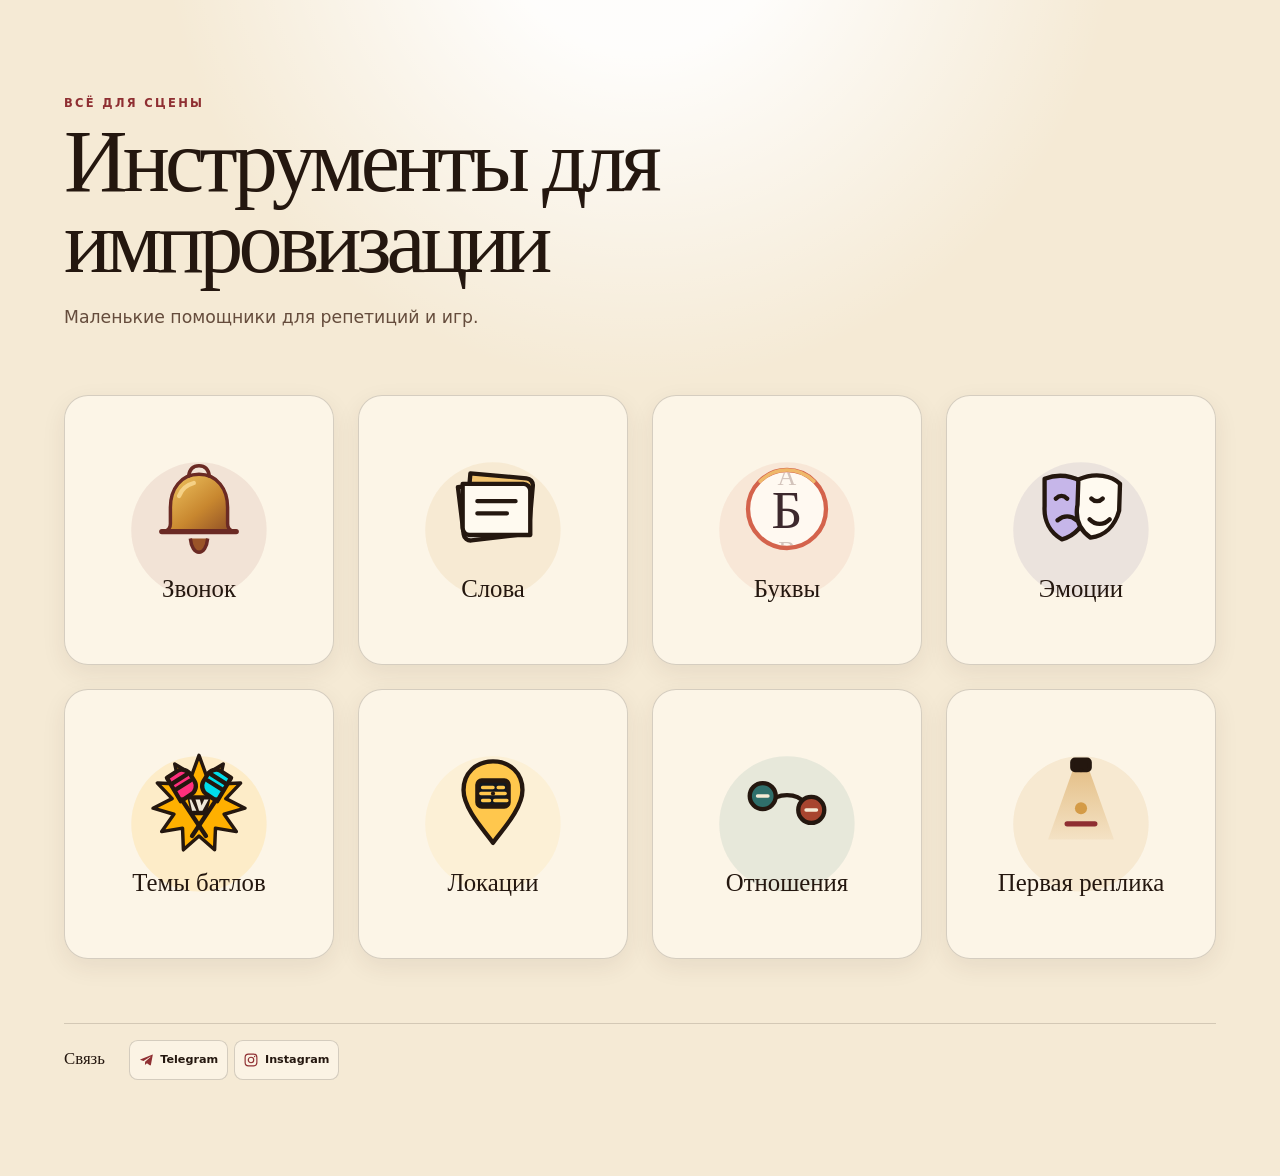
==== commit a97b709e: "Redesign" ====
--- a/index.html
+++ b/index.html
@@ -80,7 +80,7 @@
           <a
             class="tool-card"
             href="./tools/letters/index.html"
-            style="--card-accent: #226f78; --card-accent-soft: rgba(104, 221, 210, 0.2)"
+            style="--card-accent: #b94b3b; --card-accent-soft: rgba(212, 99, 76, 0.18)"
           >
             <span class="tool-card__content">
               <img
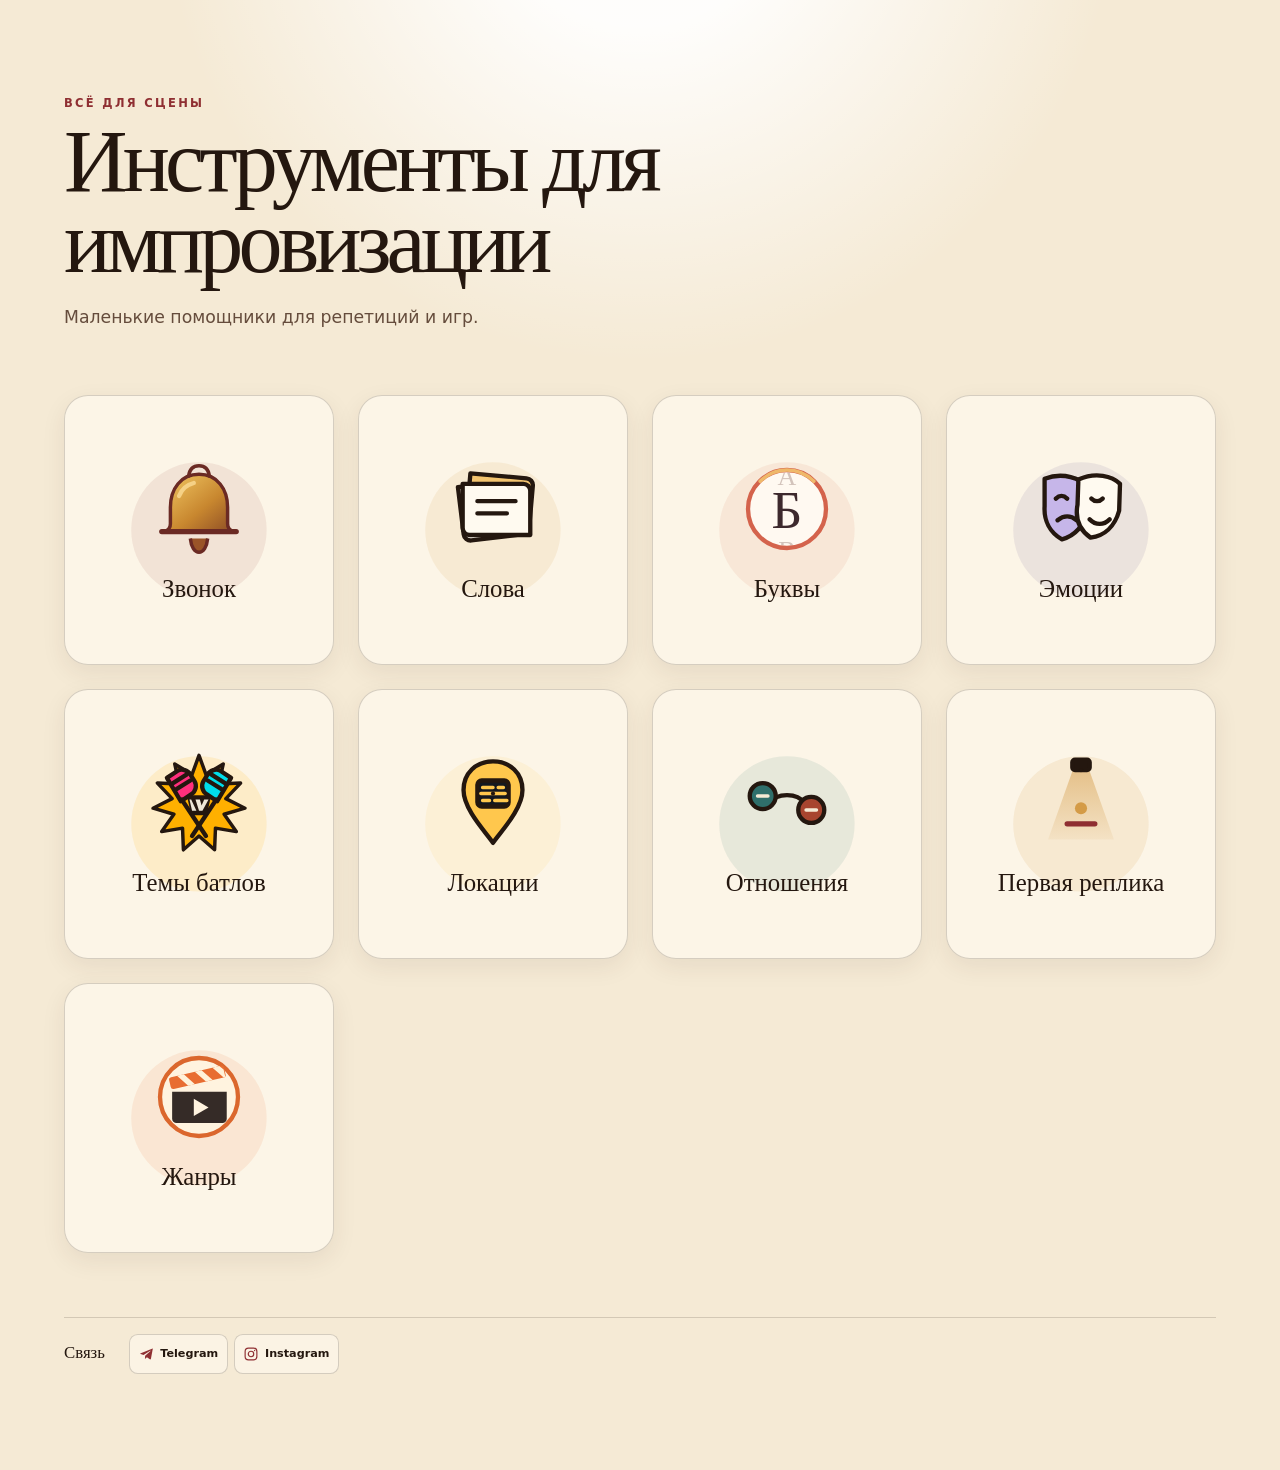
==== commit 59f4531d: "Added Genres tool" ====
--- a/index.html
+++ b/index.html
@@ -200,6 +200,25 @@
             </span>
           </a>
         </li>
+        <li>
+          <a
+            class="tool-card"
+            href="./tools/genres/index.html"
+            style="--card-accent: #c55923; --card-accent-soft: rgba(232, 109, 49, 0.2)"
+          >
+            <span class="tool-card__content">
+              <img
+                class="tool-card__icon"
+                src="./shared/assets/genres.svg"
+                data-icon-classic="./shared/assets/genres.svg"
+                alt=""
+                width="120"
+                height="120"
+              />
+              <span class="tool-card__name">Жанры</span>
+            </span>
+          </a>
+        </li>
       </ul>
 
       <footer class="catalog-footer">
--- a/shared/styles.css
+++ b/shared/styles.css
@@ -3,6 +3,11 @@
   --catalog-paper: #f5ead5;
   --catalog-red: #8f2f32;
   --catalog-gold: #d49b47;
+}
+
+/* Disable double-tap zoom across pages and scrollable settings panels. */
+* {
+  touch-action: manipulation;
 }
 
 .catalog-page,
